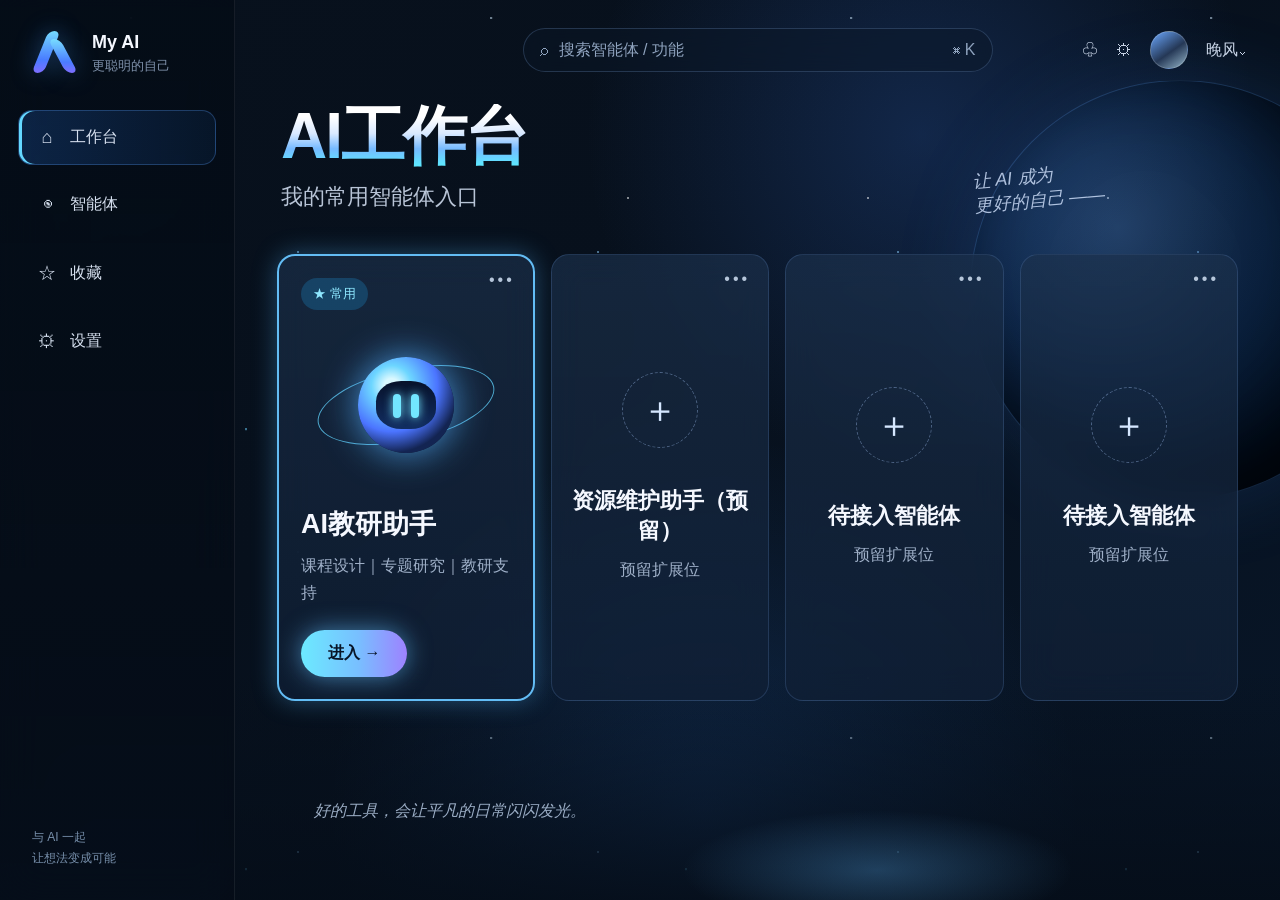
==== index.html @ d633bc35 "Add files via upload" ====
<!DOCTYPE html>
<html lang="zh-CN">
<head>
<meta charset="UTF-8">
<meta name="viewport" content="width=device-width, initial-scale=1.0">
<title>AI工作台</title>
<meta name="description" content="个人 AI 工作台">
<style>
:root{
  --bg:#07111f;--panel:rgba(18,35,58,.72);--text:#f5f8ff;--muted:#9fb0c8;
  --cyan:#65d8ff;--blue:#4887ff;--violet:#8f79ff;
}
*{box-sizing:border-box} html,body{margin:0;min-height:100%;font-family:Inter,"PingFang SC","Microsoft YaHei",sans-serif;background:#07111f;color:var(--text)}
body{overflow-x:hidden}
.bg{position:fixed;inset:0;z-index:0;overflow:hidden;background:
radial-gradient(circle at 72% 15%,rgba(48,101,195,.27),transparent 28%),
radial-gradient(circle at 55% 90%,rgba(55,141,255,.16),transparent 35%),
linear-gradient(145deg,#08111d 0%,#07101c 42%,#081628 100%)}
.bg:before{content:"";position:absolute;inset:-10%;opacity:.5;background-image:
radial-gradient(circle at 15% 20%,#fff 0 1px,transparent 1.4px),
radial-gradient(circle at 42% 14%,#8dcfff 0 1px,transparent 1.5px),
radial-gradient(circle at 72% 30%,#d1ecff 0 1px,transparent 1.5px),
radial-gradient(circle at 85% 18%,#6ad2ff 0 1px,transparent 1.5px);
background-size:240px 240px,300px 300px,360px 360px,440px 440px;animation:drift 24s linear infinite}
.orb{position:absolute;right:-110px;top:80px;width:420px;height:420px;border-radius:50%;
background:radial-gradient(circle at 35% 35%,rgba(96,167,255,.28),rgba(20,63,120,.35) 38%,rgba(0,12,28,.95) 72%);
box-shadow:0 0 80px rgba(62,139,255,.15),inset -35px -25px 90px rgba(0,0,0,.7);border:1px solid rgba(119,183,255,.15)}
.horizon{position:absolute;left:220px;right:0;bottom:-20px;height:250px;background:
radial-gradient(ellipse at 62% 80%,rgba(95,184,255,.28),transparent 21%),linear-gradient(to top,rgba(5,13,24,.95),rgba(5,13,24,0))}
@keyframes drift{to{transform:translate3d(-60px,30px,0)}} @keyframes float{50%{transform:translateY(-8px)}} @keyframes pulse{50%{box-shadow:0 0 34px rgba(74,178,255,.55),inset 0 0 35px rgba(78,126,255,.08)}} @keyframes rotate{to{transform:rotate(360deg)}}

.app{position:relative;z-index:2;display:grid;grid-template-columns:235px 1fr;min-height:100vh}
.sidebar{border-right:1px solid rgba(255,255,255,.07);background:linear-gradient(180deg,rgba(4,12,22,.82),rgba(5,12,23,.58));backdrop-filter:blur(20px);padding:30px 18px;display:flex;flex-direction:column;position:sticky;top:0;height:100vh}
.brand{display:flex;gap:14px;align-items:center;padding:0 14px 34px}.logo{width:46px;height:46px;position:relative}.logo:before,.logo:after{content:"";position:absolute;border-radius:20px;background:linear-gradient(180deg,#78ddff,#4a7cff 68%,#7f6eff);box-shadow:0 0 24px rgba(77,160,255,.35)}.logo:before{width:12px;height:42px;left:8px;top:1px;transform:skew(-22deg)}.logo:after{width:12px;height:34px;left:25px;top:9px;transform:skew(28deg)}
.brand h3{margin:0;font-size:18px}.brand small{display:block;color:#7f91aa;margin-top:4px}.nav{display:flex;flex-direction:column;gap:12px}
.nav-item{border-radius:14px;padding:16px 18px;color:#d6e0ef;display:flex;align-items:center;gap:13px;border:1px solid transparent;cursor:pointer;transition:.25s}
.nav-item:hover{background:rgba(79,135,255,.08)}.nav-item.active{background:linear-gradient(90deg,rgba(44,130,255,.2),rgba(44,130,255,.08));border-color:rgba(91,161,255,.28);box-shadow:inset 3px 0 0 #64d8ff}
.ico{width:20px;text-align:center;font-size:18px}.sidebar-footer{margin-top:auto;color:#7890ac;font-size:12px;line-height:1.8;padding:0 14px}
.main{padding:28px 34px 30px;min-width:0}.topbar{display:flex;justify-content:center;align-items:center;position:relative;margin-bottom:32px}
.search{width:min(470px,55vw);height:44px;border-radius:24px;border:1px solid rgba(136,178,236,.22);background:rgba(10,22,38,.5);display:flex;align-items:center;gap:11px;padding:0 16px;color:#8fa3be;backdrop-filter:blur(16px)}
.top-actions{position:absolute;right:0;display:flex;align-items:center;gap:18px;color:#c9d5e7}.avatar{width:38px;height:38px;border-radius:50%;background:linear-gradient(145deg,#6ba8ff,#253856 55%,#94b5c9);border:1px solid rgba(255,255,255,.18)}
.hero{display:flex;align-items:flex-end;justify-content:space-between;margin:0 12px 42px}.title h1{font-size:64px;line-height:1;margin:0;font-weight:800;letter-spacing:-2px;background:linear-gradient(180deg,#fff 20%,#d9e9ff 46%,#76baff 70%,#5ee5ff 94%);-webkit-background-clip:text;color:transparent}.title p{margin:14px 0 0;color:#b8c4d6;font-size:22px}.quote{margin-right:130px;color:#d5e5ff;font-size:18px;font-style:italic;transform:rotate(-5deg);opacity:.8}
.cards{display:grid;grid-template-columns:1.18fr 1fr 1fr 1fr;gap:16px;padding:0 8px}.card{min-height:410px;border-radius:18px;background:linear-gradient(180deg,rgba(28,49,76,.67),rgba(16,31,53,.75));border:1px solid rgba(123,174,241,.18);backdrop-filter:blur(16px);position:relative;overflow:hidden;transition:.28s ease;cursor:pointer}.card:hover{transform:translateY(-6px);border-color:rgba(105,197,255,.5);box-shadow:0 18px 44px rgba(0,0,0,.26)}.card.primary{border:2px solid rgba(104,198,255,.95);box-shadow:0 0 24px rgba(84,182,255,.35);animation:pulse 4s ease-in-out infinite}
.card-inner{padding:22px}.badge{display:inline-flex;align-items:center;gap:6px;padding:7px 12px;border-radius:18px;background:rgba(30,132,190,.32);color:#8ee7ff;font-size:13px}.more{position:absolute;right:18px;top:15px;color:#b6c6da;letter-spacing:3px}.visual{height:190px;display:grid;place-items:center;position:relative}.bot{width:96px;height:96px;border-radius:50%;background:radial-gradient(circle at 35% 30%,#d9f8ff 0 8%,#6dd6ff 22%,#4b74ff 50%,#132452 73%);box-shadow:0 0 36px rgba(85,178,255,.8);position:relative;animation:float 4s ease-in-out infinite}.bot:after{content:"";position:absolute;inset:24px 18px;border-radius:42%;background:linear-gradient(180deg,#07122a,#122e62)}.eye{position:absolute;z-index:2;width:8px;height:24px;border-radius:8px;background:#72e6ff;top:37px;box-shadow:0 0 10px #72e6ff}.eye.e1{left:35px}.eye.e2{right:35px}.ring{position:absolute;width:180px;height:72px;border:1px solid rgba(99,213,255,.75);border-radius:50%;transform:rotate(-12deg);animation:rotate 16s linear infinite}
.folder{width:112px;height:84px;position:relative;animation:float 5s ease-in-out infinite}.folder span{position:absolute;width:82px;height:58px;border-radius:8px;background:linear-gradient(145deg,rgba(141,192,255,.9),rgba(67,97,171,.35));border:1px solid rgba(174,214,255,.55);transform:skewY(-7deg)}.folder span:nth-child(1){left:0;top:20px}.folder span:nth-child(2){left:12px;top:12px}.folder span:nth-child(3){left:24px;top:4px}
.card h3{font-size:27px;margin:6px 0 10px}.card p{color:#9fb0c8;margin:0;line-height:1.7}.enter{margin-top:24px;border:none;border-radius:24px;padding:13px 27px;font-size:16px;font-weight:700;cursor:pointer;background:linear-gradient(90deg,#6ceaff,#78bfff 54%,#9d82ff);color:#081527;box-shadow:0 0 24px rgba(100,193,255,.6);transition:.2s}.enter:hover{transform:scale(1.04)}.disabled{margin-top:24px;border:1px solid rgba(153,180,219,.28);border-radius:24px;padding:12px 24px;color:#9cb0c9;background:rgba(255,255,255,.02)}.placeholder{display:flex;flex-direction:column;justify-content:center;align-items:center;text-align:center}.plus{width:76px;height:76px;border:1px dashed rgba(173,205,255,.4);border-radius:50%;display:grid;place-items:center;font-size:36px;color:#d5e7ff;margin-bottom:32px}.placeholder h3{font-size:22px}.footer-quote{margin:100px 0 0 45px;color:#bfd3ed;font-size:16px;font-style:italic;opacity:.8}
.toast{position:fixed;right:30px;bottom:30px;background:#10243d;border:1px solid rgba(108,193,255,.35);padding:14px 18px;border-radius:12px;color:#d9efff;display:none;z-index:20}
@media(max-width:1100px){.app{grid-template-columns:88px 1fr}.brand h3,.brand small,.nav-item span:not(.ico),.sidebar-footer{display:none}.brand{padding-left:6px}.nav-item{justify-content:center;padding:15px}.cards{grid-template-columns:repeat(2,1fr)}.card{min-height:330px}.hero .quote{display:none}}
@media(max-width:720px){.app{display:block}.sidebar{display:none}.main{padding:18px}.topbar{justify-content:flex-start}.search{width:100%}.top-actions{display:none}.title h1{font-size:46px}.title p{font-size:17px}.hero{margin:20px 0 28px}.cards{grid-template-columns:1fr}.card{min-height:290px}.visual{height:130px}.orb{right:-220px}.horizon{left:0}.footer-quote{margin:45px 0 70px}}
</style>
</head>
<body>
<div class="bg"><div class="orb"></div><div class="horizon"></div></div>
<div class="app">
  <aside class="sidebar">
    <div class="brand"><div class="logo"></div><div><h3>My AI</h3><small>更聪明的自己</small></div></div>
    <div class="nav">
      <div class="nav-item active"><span class="ico">⌂</span><span>工作台</span></div>
      <div class="nav-item"><span class="ico">◉</span><span>智能体</span></div>
      <div class="nav-item"><span class="ico">☆</span><span>收藏</span></div>
      <div class="nav-item"><span class="ico">⚙</span><span>设置</span></div>
    </div>
    <div class="sidebar-footer">与 AI 一起<br>让想法变成可能</div>
  </aside>
  <main class="main">
    <div class="topbar">
      <div class="search">⌕ <span>搜索智能体 / 功能</span><span style="margin-left:auto">⌘ K</span></div>
      <div class="top-actions"><span>♧</span><span>⚙</span><div class="avatar"></div><span>晚风⌄</span></div>
    </div>
    <section class="hero"><div class="title"><h1>AI工作台</h1><p>我的常用智能体入口</p></div><div class="quote">让 AI 成为<br>更好的自己 ——</div></section>
    <section class="cards">
      <article class="card primary" onclick="location.href='./assistant.html'">
        <div class="more">•••</div><div class="card-inner"><span class="badge">★ 常用</span>
          <div class="visual"><div class="ring"></div><div class="bot"><span class="eye e1"></span><span class="eye e2"></span></div></div>
          <h3>AI教研助手</h3><p>课程设计｜专题研究｜教研支持</p>
          <button class="enter" onclick="event.stopPropagation();location.href='./assistant.html'">进入 →</button>
        </div>
      </article>
      <article class="card placeholder">
        <div class="more">•••</div><div class="plus">＋</div>
        <h3>资源维护助手（预留）</h3><p>预留扩展位</p>
      </article>
      <article class="card placeholder" onclick="showToast('这是预留扩展位')"><div class="more">•••</div><div class="plus">＋</div><h3>待接入智能体</h3><p>预留扩展位</p></article>
      <article class="card placeholder" onclick="showToast('这是预留扩展位')"><div class="more">•••</div><div class="plus">＋</div><h3>待接入智能体</h3><p>预留扩展位</p></article>
    </section>
    <div class="footer-quote">好的工具，会让平凡的日常闪闪发光。</div>
  </main>
</div>
<div class="toast" id="toast"></div>
<script>
function showToast(msg){const t=document.getElementById('toast');t.textContent=msg;t.style.display='block';clearTimeout(window.__timer);window.__timer=setTimeout(()=>t.style.display='none',2200)}
</script>
</body>
</html>
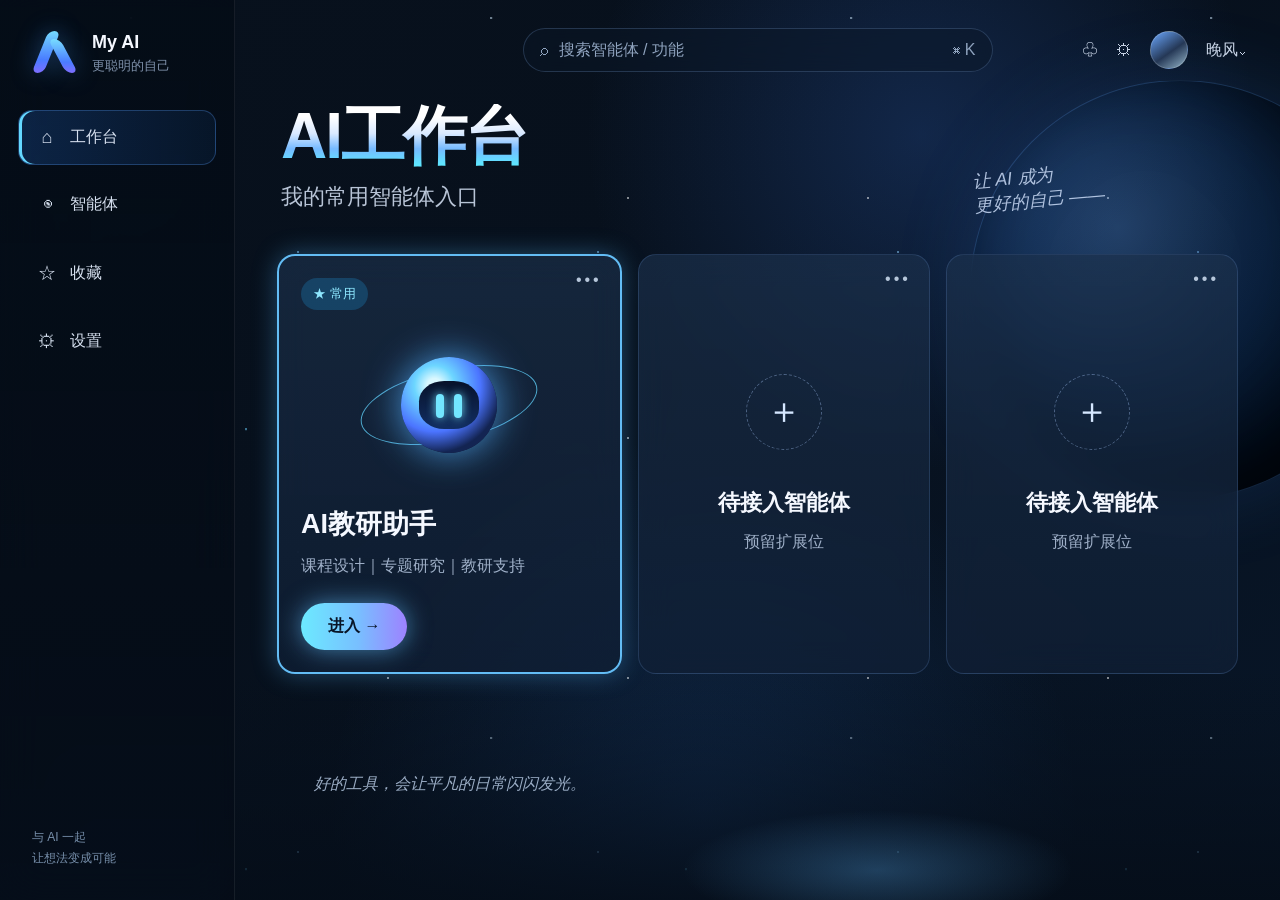
==== commit f7522950: "Add files via upload" ====
--- a/index.html
+++ b/index.html
@@ -47,7 +47,8 @@
 .toast{position:fixed;right:30px;bottom:30px;background:#10243d;border:1px solid rgba(108,193,255,.35);padding:14px 18px;border-radius:12px;color:#d9efff;display:none;z-index:20}
 @media(max-width:1100px){.app{grid-template-columns:88px 1fr}.brand h3,.brand small,.nav-item span:not(.ico),.sidebar-footer{display:none}.brand{padding-left:6px}.nav-item{justify-content:center;padding:15px}.cards{grid-template-columns:repeat(2,1fr)}.card{min-height:330px}.hero .quote{display:none}}
 @media(max-width:720px){.app{display:block}.sidebar{display:none}.main{padding:18px}.topbar{justify-content:flex-start}.search{width:100%}.top-actions{display:none}.title h1{font-size:46px}.title p{font-size:17px}.hero{margin:20px 0 28px}.cards{grid-template-columns:1fr}.card{min-height:290px}.visual{height:130px}.orb{right:-220px}.horizon{left:0}.footer-quote{margin:45px 0 70px}}
-</style>
+@media(min-width:1101px){.cards{grid-template-columns:1.18fr 1fr 1fr}}
+</style>
 </head>
 <body>
 <div class="bg"><div class="orb"></div><div class="horizon"></div></div>
@@ -76,10 +77,6 @@
           <button class="enter" onclick="event.stopPropagation();location.href='./assistant.html'">进入 →</button>
         </div>
       </article>
-      <article class="card placeholder">
-        <div class="more">•••</div><div class="plus">＋</div>
-        <h3>资源维护助手（预留）</h3><p>预留扩展位</p>
-      </article>
       <article class="card placeholder" onclick="showToast('这是预留扩展位')"><div class="more">•••</div><div class="plus">＋</div><h3>待接入智能体</h3><p>预留扩展位</p></article>
       <article class="card placeholder" onclick="showToast('这是预留扩展位')"><div class="more">•••</div><div class="plus">＋</div><h3>待接入智能体</h3><p>预留扩展位</p></article>
     </section>
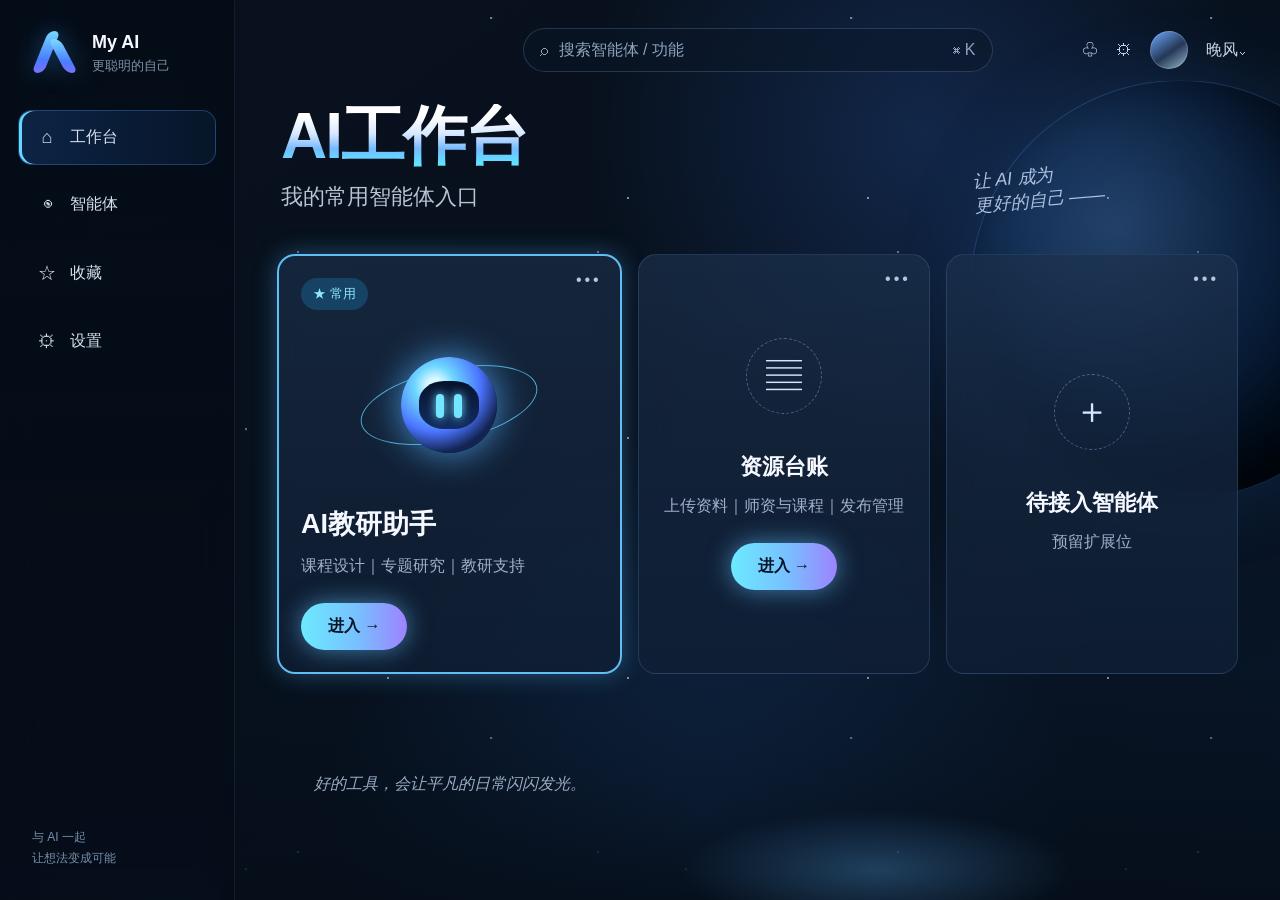
==== commit 92bd5198: "feat: add resource ledger admin and dynamic matching" ====
--- a/index.html
+++ b/index.html
@@ -77,7 +77,7 @@
           <button class="enter" onclick="event.stopPropagation();location.href='./assistant.html'">进入 →</button>
         </div>
       </article>
-      <article class="card placeholder" onclick="showToast('这是预留扩展位')"><div class="more">•••</div><div class="plus">＋</div><h3>待接入智能体</h3><p>预留扩展位</p></article>
+      <article class="card placeholder" onclick="location.href='./admin.html'"><div class="more">•••</div><div class="plus">▤</div><h3>资源台账</h3><p>上传资料｜师资与课程｜发布管理</p><button class="enter">进入 →</button></article>
       <article class="card placeholder" onclick="showToast('这是预留扩展位')"><div class="more">•••</div><div class="plus">＋</div><h3>待接入智能体</h3><p>预留扩展位</p></article>
     </section>
     <div class="footer-quote">好的工具，会让平凡的日常闪闪发光。</div>
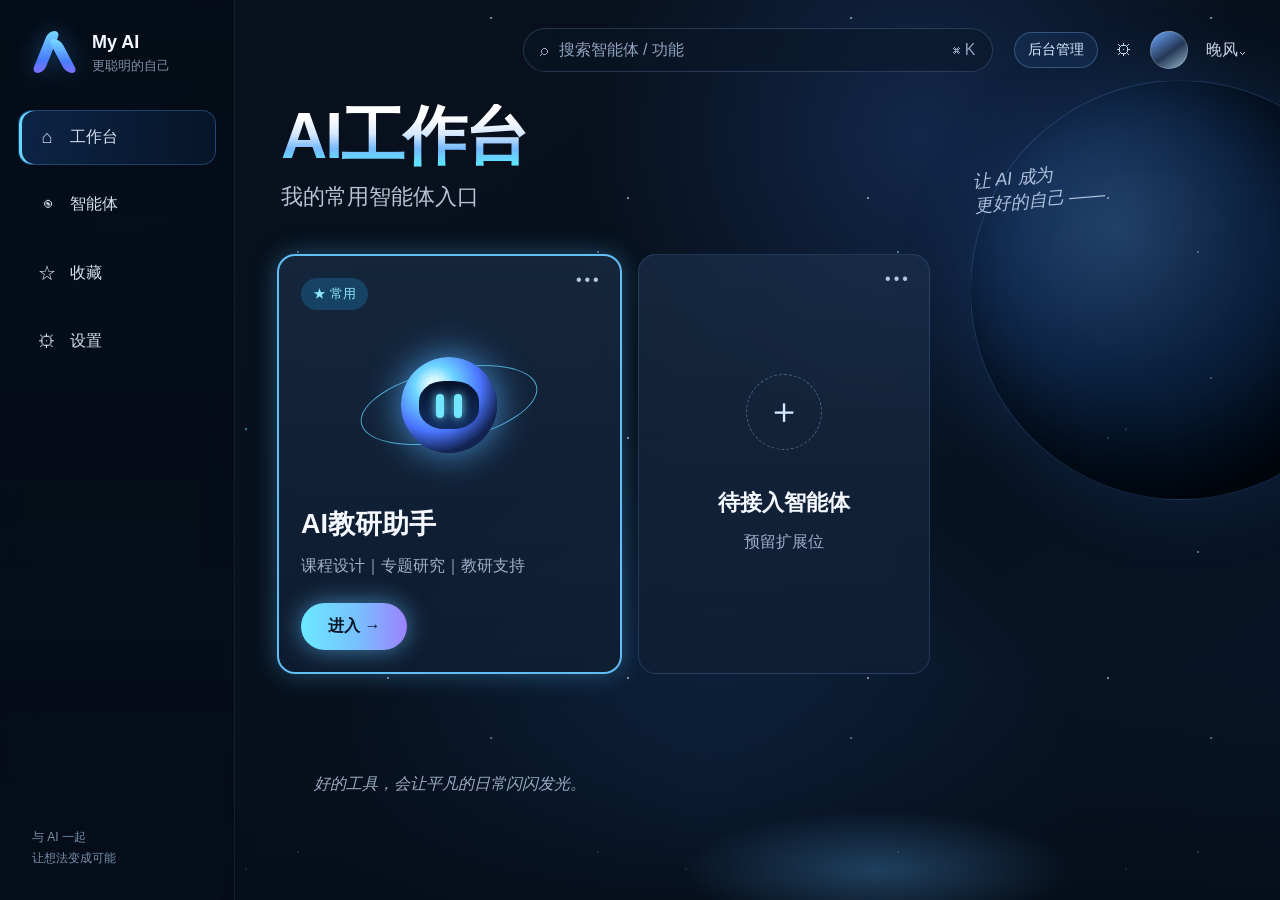
==== commit 94ae77ee: "fix: separate resource ledger from workbench cards" ====
--- a/index.html
+++ b/index.html
@@ -38,7 +38,7 @@
 .ico{width:20px;text-align:center;font-size:18px}.sidebar-footer{margin-top:auto;color:#7890ac;font-size:12px;line-height:1.8;padding:0 14px}
 .main{padding:28px 34px 30px;min-width:0}.topbar{display:flex;justify-content:center;align-items:center;position:relative;margin-bottom:32px}
 .search{width:min(470px,55vw);height:44px;border-radius:24px;border:1px solid rgba(136,178,236,.22);background:rgba(10,22,38,.5);display:flex;align-items:center;gap:11px;padding:0 16px;color:#8fa3be;backdrop-filter:blur(16px)}
-.top-actions{position:absolute;right:0;display:flex;align-items:center;gap:18px;color:#c9d5e7}.avatar{width:38px;height:38px;border-radius:50%;background:linear-gradient(145deg,#6ba8ff,#253856 55%,#94b5c9);border:1px solid rgba(255,255,255,.18)}
+.top-actions{position:absolute;right:0;display:flex;align-items:center;gap:18px;color:#c9d5e7}.admin-link{color:#dcecff;text-decoration:none;border:1px solid rgba(126,191,255,.3);border-radius:18px;padding:8px 13px;font-size:14px;background:rgba(58,120,205,.12);transition:.2s}.admin-link:hover{color:#fff;border-color:#75d9ff;background:rgba(58,150,225,.22)}.avatar{width:38px;height:38px;border-radius:50%;background:linear-gradient(145deg,#6ba8ff,#253856 55%,#94b5c9);border:1px solid rgba(255,255,255,.18)}
 .hero{display:flex;align-items:flex-end;justify-content:space-between;margin:0 12px 42px}.title h1{font-size:64px;line-height:1;margin:0;font-weight:800;letter-spacing:-2px;background:linear-gradient(180deg,#fff 20%,#d9e9ff 46%,#76baff 70%,#5ee5ff 94%);-webkit-background-clip:text;color:transparent}.title p{margin:14px 0 0;color:#b8c4d6;font-size:22px}.quote{margin-right:130px;color:#d5e5ff;font-size:18px;font-style:italic;transform:rotate(-5deg);opacity:.8}
 .cards{display:grid;grid-template-columns:1.18fr 1fr 1fr 1fr;gap:16px;padding:0 8px}.card{min-height:410px;border-radius:18px;background:linear-gradient(180deg,rgba(28,49,76,.67),rgba(16,31,53,.75));border:1px solid rgba(123,174,241,.18);backdrop-filter:blur(16px);position:relative;overflow:hidden;transition:.28s ease;cursor:pointer}.card:hover{transform:translateY(-6px);border-color:rgba(105,197,255,.5);box-shadow:0 18px 44px rgba(0,0,0,.26)}.card.primary{border:2px solid rgba(104,198,255,.95);box-shadow:0 0 24px rgba(84,182,255,.35);animation:pulse 4s ease-in-out infinite}
 .card-inner{padding:22px}.badge{display:inline-flex;align-items:center;gap:6px;padding:7px 12px;border-radius:18px;background:rgba(30,132,190,.32);color:#8ee7ff;font-size:13px}.more{position:absolute;right:18px;top:15px;color:#b6c6da;letter-spacing:3px}.visual{height:190px;display:grid;place-items:center;position:relative}.bot{width:96px;height:96px;border-radius:50%;background:radial-gradient(circle at 35% 30%,#d9f8ff 0 8%,#6dd6ff 22%,#4b74ff 50%,#132452 73%);box-shadow:0 0 36px rgba(85,178,255,.8);position:relative;animation:float 4s ease-in-out infinite}.bot:after{content:"";position:absolute;inset:24px 18px;border-radius:42%;background:linear-gradient(180deg,#07122a,#122e62)}.eye{position:absolute;z-index:2;width:8px;height:24px;border-radius:8px;background:#72e6ff;top:37px;box-shadow:0 0 10px #72e6ff}.eye.e1{left:35px}.eye.e2{right:35px}.ring{position:absolute;width:180px;height:72px;border:1px solid rgba(99,213,255,.75);border-radius:50%;transform:rotate(-12deg);animation:rotate 16s linear infinite}
@@ -66,7 +66,7 @@
   <main class="main">
     <div class="topbar">
       <div class="search">⌕ <span>搜索智能体 / 功能</span><span style="margin-left:auto">⌘ K</span></div>
-      <div class="top-actions"><span>♧</span><span>⚙</span><div class="avatar"></div><span>晚风⌄</span></div>
+      <div class="top-actions"><a class="admin-link" href="./admin.html" aria-label="进入后台管理">后台管理</a><span>⚙</span><div class="avatar"></div><span>晚风⌄</span></div>
     </div>
     <section class="hero"><div class="title"><h1>AI工作台</h1><p>我的常用智能体入口</p></div><div class="quote">让 AI 成为<br>更好的自己 ——</div></section>
     <section class="cards">
@@ -77,8 +77,7 @@
           <button class="enter" onclick="event.stopPropagation();location.href='./assistant.html'">进入 →</button>
         </div>
       </article>
-      <article class="card placeholder" onclick="location.href='./admin.html'"><div class="more">•••</div><div class="plus">▤</div><h3>资源台账</h3><p>上传资料｜师资与课程｜发布管理</p><button class="enter">进入 →</button></article>
-      <article class="card placeholder" onclick="showToast('这是预留扩展位')"><div class="more">•••</div><div class="plus">＋</div><h3>待接入智能体</h3><p>预留扩展位</p></article>
+      <article class="card placeholder" onclick="showToast('这是预留扩展位')"><div class="more">•••</div><div class="plus">＋</div><h3>待接入智能体</h3><p>预留扩展位</p></article>
     </section>
     <div class="footer-quote">好的工具，会让平凡的日常闪闪发光。</div>
   </main>
